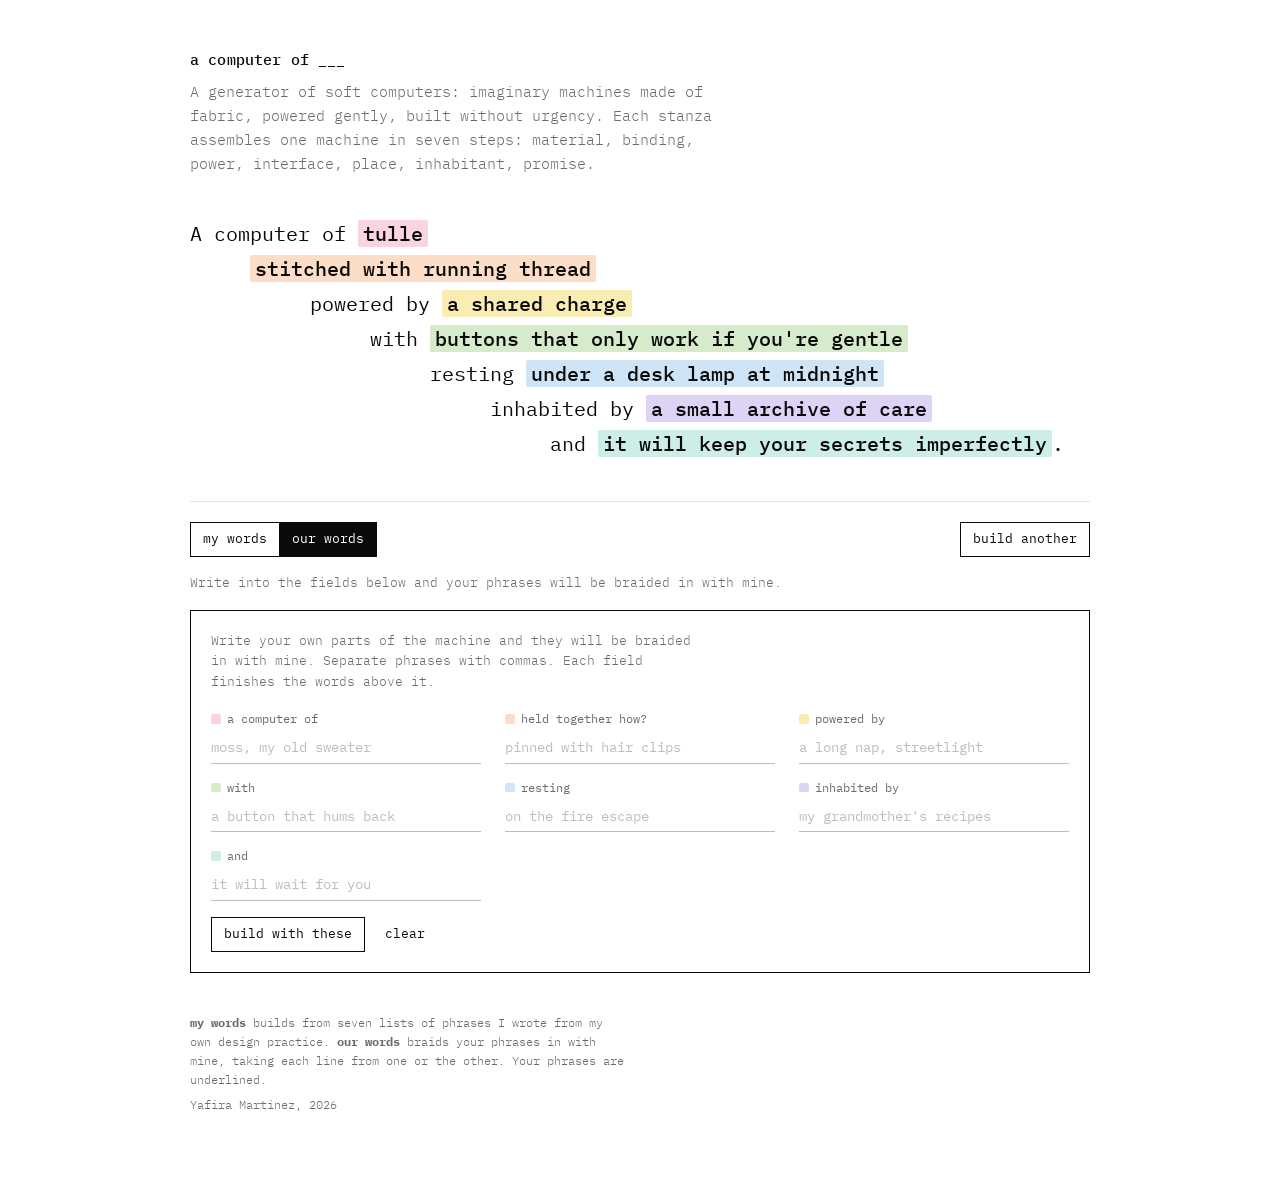
==== public/text/a-computer-of/index.html @ 017c30ed "added pastel colors to the standalone a computer of ___ page" ====
<!doctype html>
<html lang="en">
  <head>
    <meta charset="utf-8" />
    <meta name="viewport" content="width=device-width, initial-scale=1" />
    <title>a computer of ___</title>
    <link rel="icon" href="favicon.svg" type="image/svg+xml" />
    <link rel="preconnect" href="https://fonts.googleapis.com" />
    <link
      rel="stylesheet"
      href="https://fonts.googleapis.com/css2?family=IBM+Plex+Mono:ital,wght@0,300;0,400;0,500;1,300&display=swap"
    />
    <link rel="stylesheet" href="styles.css" />
  </head>
  <body>
    <div class="wrap">
      <header>
        <h1>a computer of ___</h1>
        <p>
          A generator of soft computers: imaginary machines made of fabric,
          powered gently, built without urgency. Each stanza assembles one
          machine in seven steps: material, binding, power, interface, place,
          inhabitant, promise.
        </p>
      </header>

      <button
        id="stage"
        type="button"
        aria-label="Build another computer"
        aria-live="polite"
      ></button>

      <div class="panel">
        <div class="controls">
          <div class="group" role="group" aria-label="Whose words">
            <button id="src-mine" type="button" aria-pressed="false">
              my words
            </button>
            <button id="src-ours" type="button" aria-pressed="true">
              our words
            </button>
          </div>
          <button id="again" class="again" type="button">build another</button>
        </div>
        <p class="hint" id="hint"></p>
        <form id="yours" class="yours">
          <p class="yours-intro">
            Write your own parts of the machine and they will be braided in with
            mine. Separate phrases with commas. Each field finishes the words
            above it.
          </p>
          <div class="fields">
            <label for="f-material"
              ><span>a computer of</span
              ><input
                id="f-material"
                autocomplete="off"
                placeholder="moss, my old sweater"
            /></label>
            <label for="f-structure"
              ><span>held together how?</span
              ><input
                id="f-structure"
                autocomplete="off"
                placeholder="pinned with hair clips"
            /></label>
            <label for="f-power"
              ><span>powered by</span
              ><input
                id="f-power"
                autocomplete="off"
                placeholder="a long nap, streetlight"
            /></label>
            <label for="f-interface"
              ><span>with</span
              ><input
                id="f-interface"
                autocomplete="off"
                placeholder="a button that hums back"
            /></label>
            <label for="f-location"
              ><span>resting</span
              ><input
                id="f-location"
                autocomplete="off"
                placeholder="on the fire escape"
            /></label>
            <label for="f-inhabitant"
              ><span>inhabited by</span
              ><input
                id="f-inhabitant"
                autocomplete="off"
                placeholder="my grandmother's recipes"
            /></label>
            <label for="f-promise"
              ><span>and</span
              ><input
                id="f-promise"
                autocomplete="off"
                placeholder="it will wait for you"
            /></label>
          </div>
          <div class="form-actions">
            <button type="submit" class="again">build with these</button>
            <button type="button" id="clear-yours" class="toggle">clear</button>
          </div>
        </form>
      </div>

      <footer>
        <p>
          <b>my words</b> builds from seven lists of phrases I wrote from my own
          design practice. <b>our words</b> braids your phrases in with mine,
          taking each line from one or the other. Your phrases are underlined.
        </p>
        <p>Yafira Martinez, 2026</p>
      </footer>
    </div>
    <script src="script.js"></script>
  </body>
</html>
---- public/text/a-computer-of/styles.css ----
/* layout: one column, the stanza cascades down and to the right like layered cloth; controls sit under it */
:root {
  --paper: #ffffff;
  --ink: #0a0a0a;
  --ink-soft: #6b6b6b;
  --ink-faint: #bdbdbd;
  --rule: #e2e2e2;
  --mono: "IBM Plex Mono", ui-monospace, "SF Mono", Menlo, Consolas, monospace;
  --step: 5ch;

  /* one pastel per part of the machine */
  --material: #f9d5e1;
  --structure: #fcddc7;
  --power: #faedb4;
  --interface: #d5ebcb;
  --location: #cfe5f6;
  --inhabitant: #ddd3f4;
  --promise: #cdeee6;
  --on-pastel: #0a0a0a;
}
@media (prefers-color-scheme: dark) {
  :root:not([data-theme="light"]) {
    --paper: #0a0a0a;
    --ink: #f5f5f5;
    --ink-soft: #9a9a9a;
    --ink-faint: #4a4a4a;
    --rule: #262626;
    color-scheme: dark;
  }
}
:root[data-theme="dark"] {
  --paper: #0a0a0a;
  --ink: #f5f5f5;
  --ink-soft: #9a9a9a;
  --ink-faint: #4a4a4a;
  --rule: #262626;
  color-scheme: dark;
}

* {
  box-sizing: border-box;
}
html,
body {
  min-height: 100%;
}
body {
  background: var(--paper);
  color: var(--ink);
  font-family: var(--mono);
  font-size: 15px;
  line-height: 1.6;
  padding-block: 40px 56px;
  padding-inline: 24px;
}
.wrap {
  max-width: 900px;
  margin: 0 auto;
  display: flex;
  flex-direction: column;
  gap: 40px;
}

header {
  display: flex;
  flex-direction: column;
  gap: 8px;
  max-width: 62ch;
}
h1 {
  font-size: 15px;
  font-weight: 500;
  margin: 0;
  letter-spacing: 0.01em;
}
header p {
  margin: 0;
  color: var(--ink-soft);
  font-weight: 300;
}

#stage {
  appearance: none;
  background: none;
  border: 0;
  color: inherit;
  font: inherit;
  text-align: left;
  padding: 0;
  cursor: pointer;
  display: flex;
  flex-direction: column;
  gap: 36px;
  min-width: 0;
}
#stage:focus-visible {
  outline: 1px dashed var(--ink);
  outline-offset: 12px;
}

.stanza {
  display: flex;
  flex-direction: column;
  font-size: clamp(15px, 1.6vw + 8px, 20px);
  line-height: 1.75;
}
.stanza.old {
  color: var(--ink-faint);
  font-size: 15px;
  line-height: 1.6;
}
.line {
  padding-left: calc(var(--i) * var(--step));
  text-indent: -2ch;
  margin-left: 2ch;
  min-width: 0;
  overflow-wrap: anywhere;
}
.line.pending {
  visibility: hidden;
}
.w {
  font-weight: 500;
}
.stanza.old .w {
  font-weight: 400;
}

/* on the standalone page, each word sits on its part's pastel like a
   highlighter; the text stays dark on the pastel in both themes. the
   embed on electrocute.io/electronic-text stays black and white. */
html:not(.embed) .w {
  color: var(--on-pastel);
  background: var(--slot);
  padding: 0 0.25em;
  border-radius: 2px;
  -webkit-box-decoration-break: clone;
  box-decoration-break: clone;
}
html:not(.embed) .stanza.old {
  color: var(--ink);
  opacity: 0.4;
}
.slot-material {
  --slot: var(--material);
}
.slot-structure {
  --slot: var(--structure);
}
.slot-power {
  --slot: var(--power);
}
.slot-interface {
  --slot: var(--interface);
}
.slot-location {
  --slot: var(--location);
}
.slot-inhabitant {
  --slot: var(--inhabitant);
}
.slot-promise {
  --slot: var(--promise);
}

.controls {
  display: flex;
  flex-wrap: wrap;
  gap: 12px 28px;
  align-items: center;
  border-top: 1px solid var(--rule);
  padding-top: 20px;
}
.group {
  display: flex;
  gap: 0;
  border: 1px solid var(--ink);
}
.group button,
.toggle,
.again {
  font: inherit;
  font-size: 13px;
  color: var(--ink);
  background: var(--paper);
  border: 0;
  padding: 6px 12px;
  cursor: pointer;
}
.group button[aria-pressed="true"] {
  background: var(--ink);
  color: var(--paper);
}
.group button + button {
  border-left: 1px solid var(--ink);
}
.toggle {
  padding: 6px 0;
  display: inline-flex;
  gap: 8px;
  align-items: center;
}
.again {
  border: 1px solid var(--ink);
  margin-left: auto;
}
.again:hover,
.group button:hover {
  text-decoration: underline;
}
button:focus-visible {
  outline: 1px dashed var(--ink);
  outline-offset: 3px;
}
.panel {
  display: flex;
  flex-direction: column;
  gap: 16px;
}
.yours {
  display: flex;
  flex-direction: column;
  gap: 16px;
  border: 1px solid var(--ink);
  padding: 20px;
}
.yours-intro {
  margin: 0;
  color: var(--ink-soft);
  font-weight: 300;
  font-size: 13px;
  max-width: 62ch;
}
.fields {
  display: grid;
  grid-template-columns: repeat(auto-fill, minmax(min(100%, 250px), 1fr));
  gap: 14px 24px;
}
.fields label {
  display: flex;
  flex-direction: column;
  gap: 4px;
  font-size: 12px;
  color: var(--ink-soft);
  min-width: 0;
}
html:not(.embed) .fields label span::before {
  content: "";
  display: inline-block;
  width: 0.8em;
  height: 0.8em;
  margin-right: 0.5em;
  vertical-align: -0.05em;
  border-radius: 2px;
  background: var(--slot);
}
label[for="f-material"] {
  --slot: var(--material);
}
label[for="f-structure"] {
  --slot: var(--structure);
}
label[for="f-power"] {
  --slot: var(--power);
}
label[for="f-interface"] {
  --slot: var(--interface);
}
label[for="f-location"] {
  --slot: var(--location);
}
label[for="f-inhabitant"] {
  --slot: var(--inhabitant);
}
label[for="f-promise"] {
  --slot: var(--promise);
}
.fields input {
  font: inherit;
  font-size: 14px;
  color: var(--ink);
  background: var(--paper);
  border: 0;
  border-bottom: 1px solid var(--ink-faint);
  padding: 4px 0;
  border-radius: 0;
  width: 100%;
}
.fields input::placeholder {
  color: var(--ink-faint);
}
.fields input:focus {
  outline: none;
  border-bottom-color: var(--ink);
}
.form-actions {
  display: flex;
  gap: 20px;
  align-items: center;
}
.form-actions .again {
  margin-left: 0;
}
.w.mine {
  text-decoration: underline;
  text-decoration-thickness: 1px;
  text-underline-offset: 4px;
}
.hint {
  margin: 0;
  color: var(--ink-soft);
  font-size: 13px;
  font-weight: 300;
}

footer {
  color: var(--ink-soft);
  font-size: 12px;
  font-weight: 300;
  max-width: 62ch;
  display: flex;
  flex-direction: column;
  gap: 6px;
}
footer p {
  margin: 0;
}

@media (max-width: 560px) {
  :root {
    --step: 2ch;
  }
  body {
    padding-inline: 16px;
    padding-block: 28px 40px;
  }
  .again {
    margin-left: 0;
  }
}
@media (prefers-reduced-motion: reduce) {
  .line.pending {
    visibility: visible;
  }
}

/* embedded on electrocute.io/electronic-text: the host page supplies the title and notes */
.embed body {
  padding-block: 8px 24px;
  padding-inline: 4px;
}
.embed header,
.embed footer {
  display: none;
}
.embed .wrap {
  gap: 32px;
}
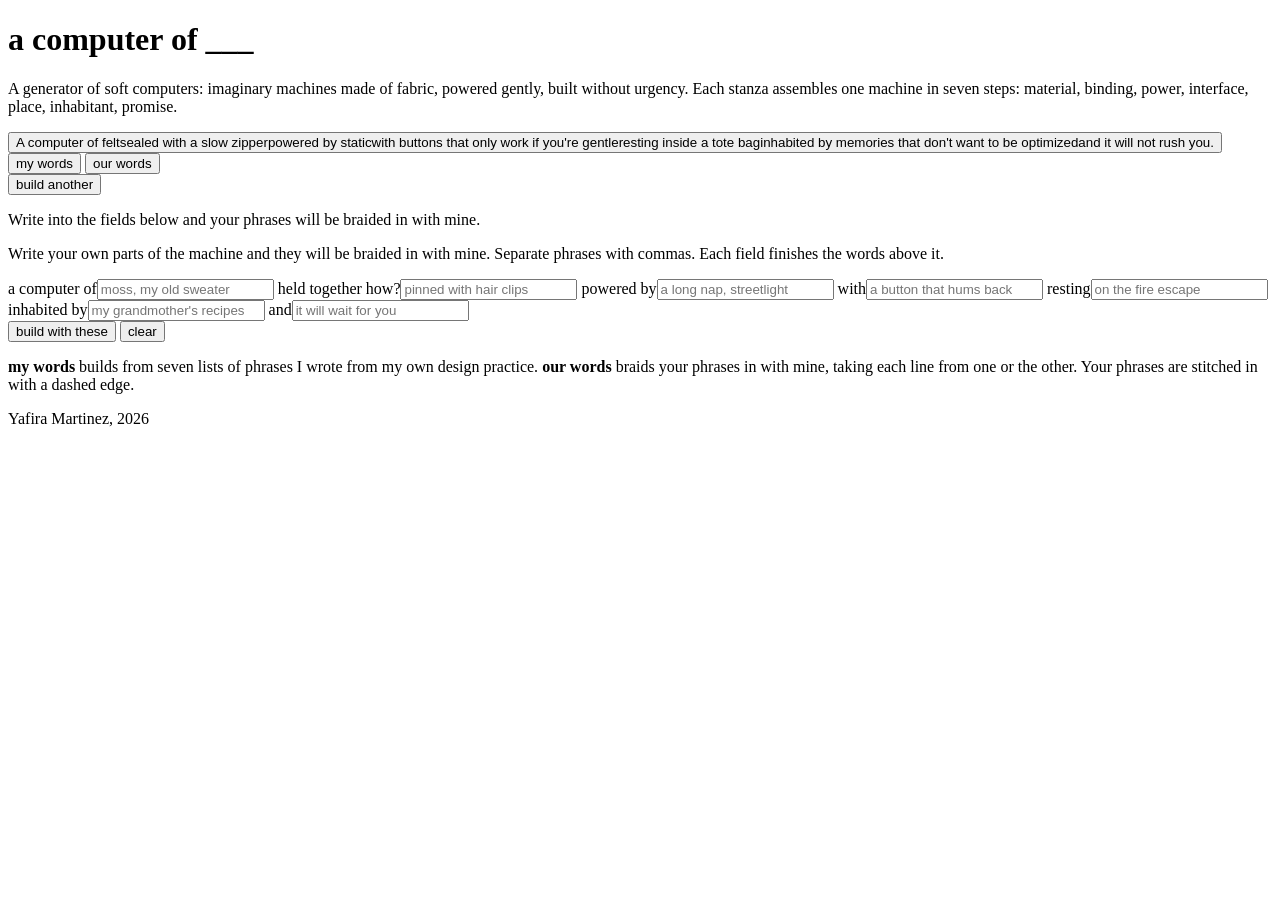
==== commit 1a5c18bf: "replaced underline with stitched reader phrases" ====
--- a/public/text/a-computer-of/index.html
+++ b/public/text/a-computer-of/index.html
@@ -10,7 +10,7 @@
       rel="stylesheet"
       href="https://fonts.googleapis.com/css2?family=IBM+Plex+Mono:ital,wght@0,300;0,400;0,500;1,300&display=swap"
     />
-    <link rel="stylesheet" href="styles.css" />
+    <link rel="stylesheet" href="style.css" />
   </head>
   <body>
     <div class="wrap">
@@ -112,7 +112,8 @@
         <p>
           <b>my words</b> builds from seven lists of phrases I wrote from my own
           design practice. <b>our words</b> braids your phrases in with mine,
-          taking each line from one or the other. Your phrases are underlined.
+          taking each line from one or the other. Your phrases are stitched in
+          with a dashed edge.
         </p>
         <p>Yafira Martinez, 2026</p>
       </footer>
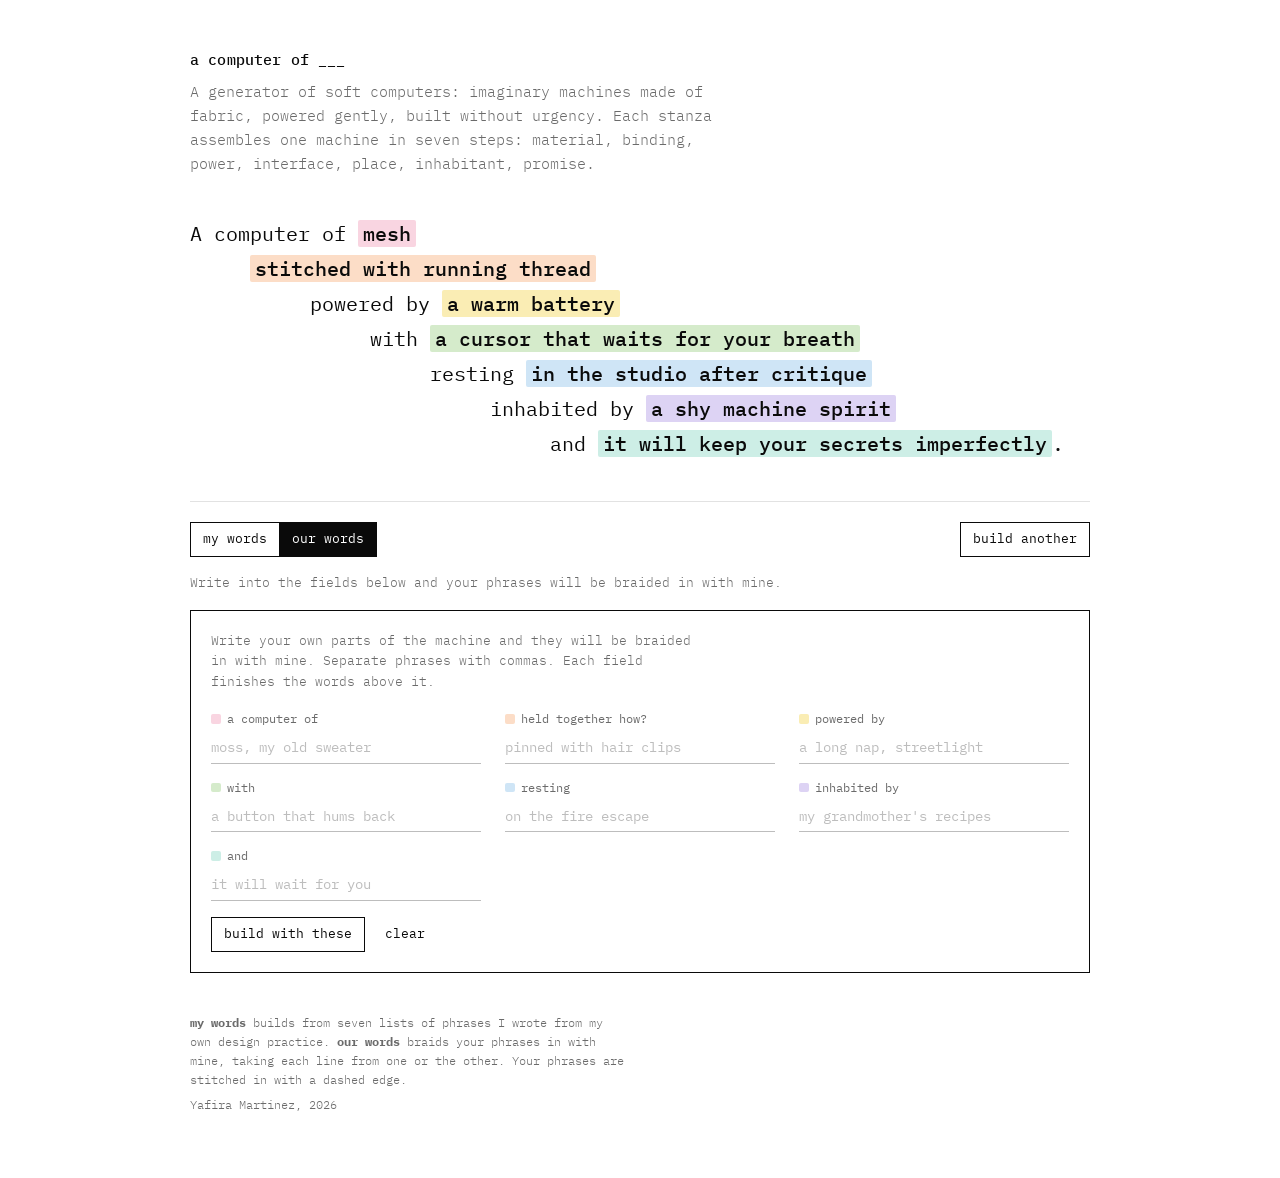
==== commit 4becab18: "fixed file name" ====
--- a/public/text/a-computer-of/index.html
+++ b/public/text/a-computer-of/index.html
@@ -10,7 +10,7 @@
       rel="stylesheet"
       href="https://fonts.googleapis.com/css2?family=IBM+Plex+Mono:ital,wght@0,300;0,400;0,500;1,300&display=swap"
     />
-    <link rel="stylesheet" href="style.css" />
+    <link rel="stylesheet" href="styles.css" />
   </head>
   <body>
     <div class="wrap">
--- a/public/text/a-computer-of/styles.css
+++ b/public/text/a-computer-of/styles.css
@@ -0,0 +1,146 @@
+/* layout: one column, the stanza cascades down and to the right like layered cloth; controls sit under it */
+:root {
+  --paper: #ffffff;
+  --ink: #0a0a0a;
+  --ink-soft: #6b6b6b;
+  --ink-faint: #bdbdbd;
+  --rule: #e2e2e2;
+  --mono: "IBM Plex Mono", ui-monospace, "SF Mono", Menlo, Consolas, monospace;
+  --step: 5ch;
+
+  /* one pastel per part of the machine */
+  --material: #f9d5e1;
+  --structure: #fcddc7;
+  --power: #faedb4;
+  --interface: #d5ebcb;
+  --location: #cfe5f6;
+  --inhabitant: #ddd3f4;
+  --promise: #cdeee6;
+  --on-pastel: #0a0a0a;
+}
+@media (prefers-color-scheme: dark) {
+  :root:not([data-theme="light"]) { --paper: #0a0a0a; --ink: #f5f5f5; --ink-soft: #9a9a9a; --ink-faint: #4a4a4a; --rule: #262626; color-scheme: dark; }
+}
+:root[data-theme="dark"] { --paper: #0a0a0a; --ink: #f5f5f5; --ink-soft: #9a9a9a; --ink-faint: #4a4a4a; --rule: #262626; color-scheme: dark; }
+
+* { box-sizing: border-box; }
+html, body { min-height: 100%; }
+body {
+  background: var(--paper);
+  color: var(--ink);
+  font-family: var(--mono);
+  font-size: 15px;
+  line-height: 1.6;
+  padding-block: 40px 56px;
+  padding-inline: 24px;
+}
+.wrap { max-width: 900px; margin: 0 auto; display: flex; flex-direction: column; gap: 40px; }
+
+header { display: flex; flex-direction: column; gap: 8px; max-width: 62ch; }
+h1 { font-size: 15px; font-weight: 500; margin: 0; letter-spacing: 0.01em; }
+header p { margin: 0; color: var(--ink-soft); font-weight: 300; }
+
+#stage {
+  appearance: none; background: none; border: 0; color: inherit; font: inherit; text-align: left;
+  padding: 0; cursor: pointer; display: flex; flex-direction: column; gap: 36px; min-width: 0;
+}
+#stage:focus-visible { outline: 1px dashed var(--ink); outline-offset: 12px; }
+
+.stanza { display: flex; flex-direction: column; font-size: clamp(15px, 1.6vw + 8px, 20px); line-height: 1.75; }
+.stanza.old { color: var(--ink-faint); font-size: 15px; line-height: 1.6; }
+.line { padding-left: calc(var(--i) * var(--step)); text-indent: -2ch; margin-left: 2ch; min-width: 0; overflow-wrap: anywhere; }
+.line.pending { visibility: hidden; }
+.w { font-weight: 500; }
+.stanza.old .w { font-weight: 400; }
+
+/* on the standalone page, each word sits on its part's pastel like a
+   highlighter; the text stays dark on the pastel in both themes. the
+   embed on electrocute.io/electronic-text stays black and white. */
+html:not(.embed) .w {
+  color: var(--on-pastel);
+  background: var(--slot);
+  padding: 0 0.25em;
+  border-radius: 2px;
+  -webkit-box-decoration-break: clone;
+  box-decoration-break: clone;
+}
+html:not(.embed) .stanza.old { color: var(--ink); opacity: 0.4; }
+.slot-material { --slot: var(--material); }
+.slot-structure { --slot: var(--structure); }
+.slot-power { --slot: var(--power); }
+.slot-interface { --slot: var(--interface); }
+.slot-location { --slot: var(--location); }
+.slot-inhabitant { --slot: var(--inhabitant); }
+.slot-promise { --slot: var(--promise); }
+
+.controls { display: flex; flex-wrap: wrap; gap: 12px 28px; align-items: center; border-top: 1px solid var(--rule); padding-top: 20px; }
+.group { display: flex; gap: 0; border: 1px solid var(--ink); }
+.group button, .toggle, .again {
+  font: inherit; font-size: 13px; color: var(--ink); background: var(--paper); border: 0; padding: 6px 12px; cursor: pointer;
+}
+.group button[aria-pressed="true"] { background: var(--ink); color: var(--paper); }
+.group button + button { border-left: 1px solid var(--ink); }
+.toggle { padding: 6px 0; display: inline-flex; gap: 8px; align-items: center; }
+.again { border: 1px solid var(--ink); margin-left: auto; }
+.again:hover, .group button:hover { text-decoration: underline; }
+button:focus-visible { outline: 1px dashed var(--ink); outline-offset: 3px; }
+.panel { display: flex; flex-direction: column; gap: 16px; }
+.yours { display: flex; flex-direction: column; gap: 16px; border: 1px solid var(--ink); padding: 20px; }
+.yours-intro { margin: 0; color: var(--ink-soft); font-weight: 300; font-size: 13px; max-width: 62ch; }
+.fields { display: grid; grid-template-columns: repeat(auto-fill, minmax(min(100%, 250px), 1fr)); gap: 14px 24px; }
+.fields label { display: flex; flex-direction: column; gap: 4px; font-size: 12px; color: var(--ink-soft); min-width: 0; }
+html:not(.embed) .fields label span::before {
+  content: "";
+  display: inline-block;
+  width: 0.8em;
+  height: 0.8em;
+  margin-right: 0.5em;
+  vertical-align: -0.05em;
+  border-radius: 2px;
+  background: var(--slot);
+}
+label[for="f-material"] { --slot: var(--material); }
+label[for="f-structure"] { --slot: var(--structure); }
+label[for="f-power"] { --slot: var(--power); }
+label[for="f-interface"] { --slot: var(--interface); }
+label[for="f-location"] { --slot: var(--location); }
+label[for="f-inhabitant"] { --slot: var(--inhabitant); }
+label[for="f-promise"] { --slot: var(--promise); }
+.fields input { font: inherit; font-size: 14px; color: var(--ink); background: var(--paper); border: 0; border-bottom: 1px solid var(--ink-faint); padding: 4px 0; border-radius: 0; width: 100%; }
+.fields input::placeholder { color: var(--ink-faint); }
+.fields input:focus { outline: none; border-bottom-color: var(--ink); }
+.form-actions { display: flex; gap: 20px; align-items: center; }
+.form-actions .again { margin-left: 0; }
+/* the reader's words: underlined in the black-and-white embed, and on
+   the standalone page stitched in with a dashed edge drawn on the pastel */
+.embed .w.mine { text-decoration: underline; text-decoration-thickness: 1px; text-underline-offset: 4px; }
+html:not(.embed) .w.mine {
+  outline: 1.5px dashed var(--on-pastel);
+  outline-offset: -3px;
+  padding: 0.05em 0.4em;
+}
+.mark {
+  padding: 0 0.3em;
+  border-radius: 2px;
+  color: var(--on-pastel);
+  background: var(--promise);
+  outline: 1.5px dashed var(--on-pastel);
+  outline-offset: -3px;
+}
+.embed .mark { background: none; color: inherit; outline: none; text-decoration: underline; text-underline-offset: 4px; }
+.hint { margin: 0;  color: var(--ink-soft); font-size: 13px; font-weight: 300; }
+
+footer { color: var(--ink-soft); font-size: 12px; font-weight: 300; max-width: 62ch; display: flex; flex-direction: column; gap: 6px; }
+footer p { margin: 0; }
+
+@media (max-width: 560px) {
+  :root { --step: 2ch; }
+  body { padding-inline: 16px; padding-block: 28px 40px; }
+  .again { margin-left: 0; }
+}
+@media (prefers-reduced-motion: reduce) { .line.pending { visibility: visible; } }
+
+/* embedded on electrocute.io/electronic-text: the host page supplies the title and notes */
+.embed body { padding-block: 8px 24px; padding-inline: 4px; }
+.embed header, .embed footer { display: none; }
+.embed .wrap { gap: 32px; }
